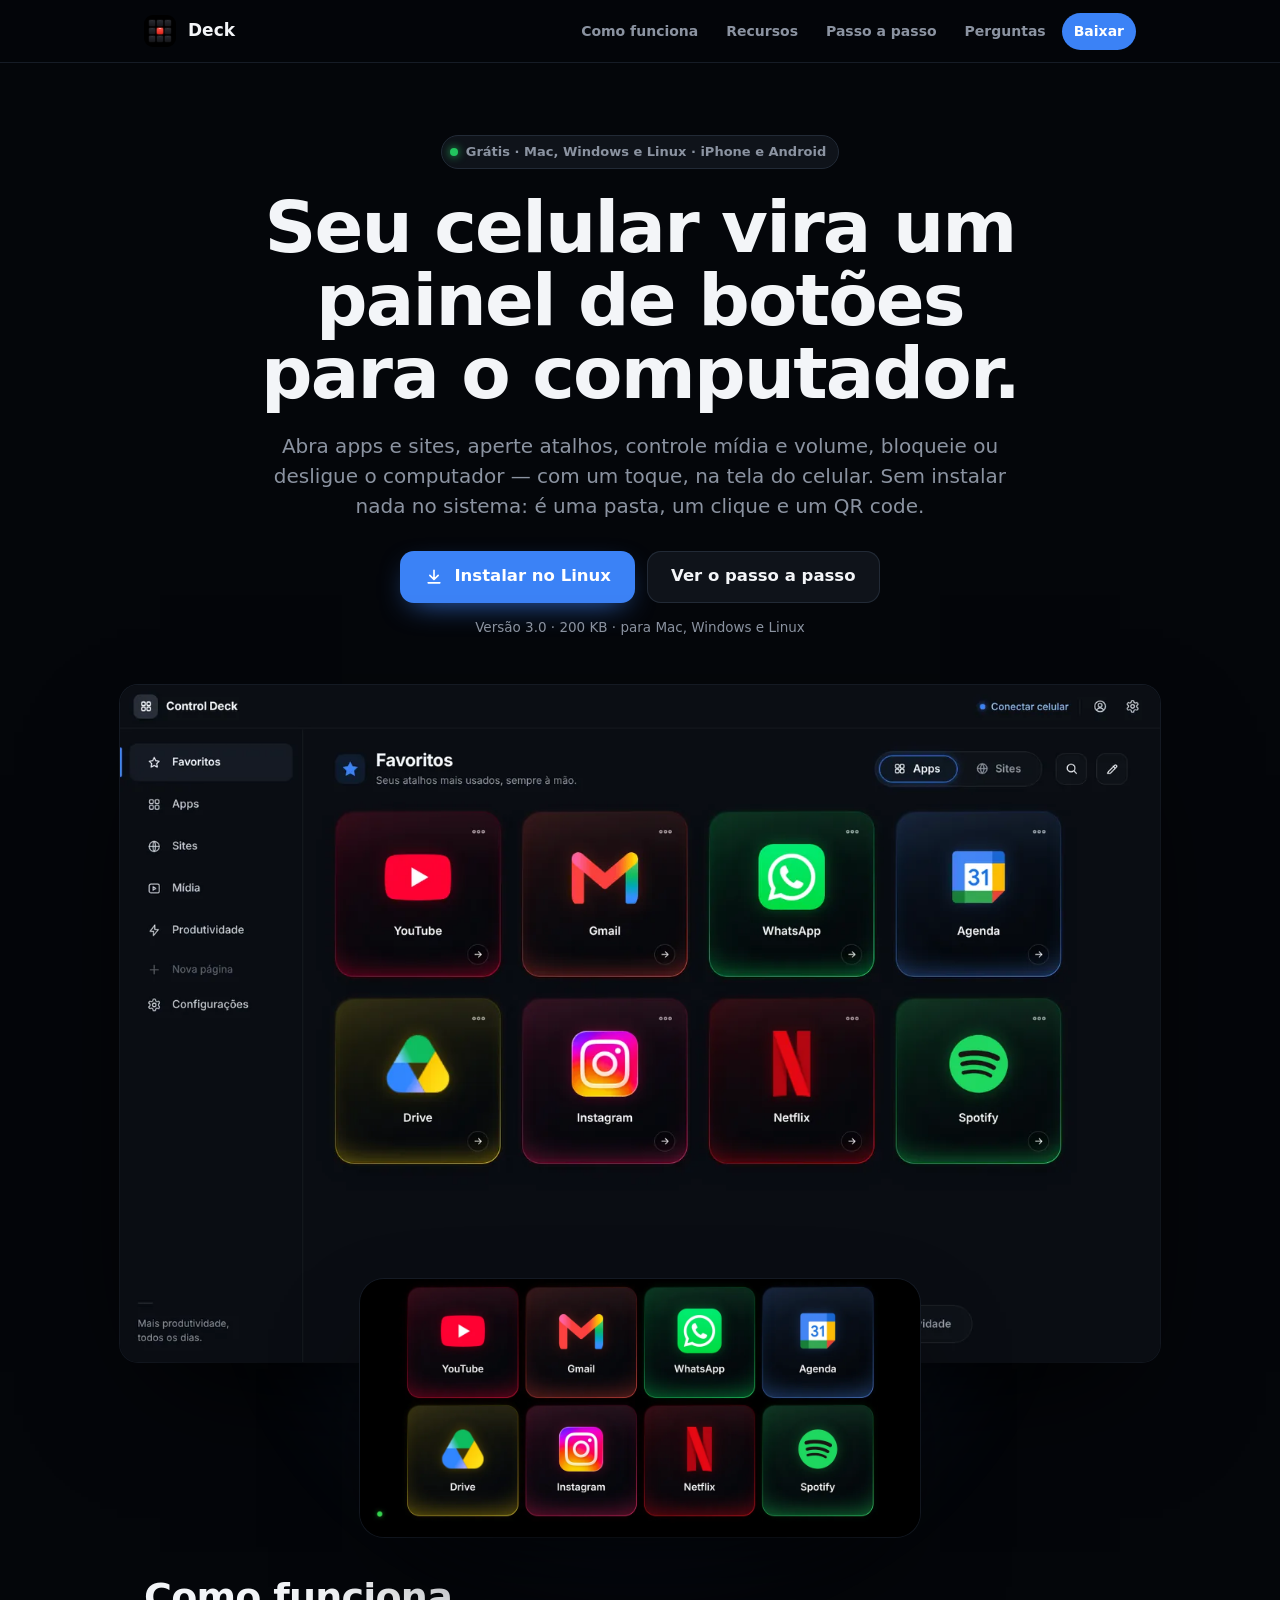
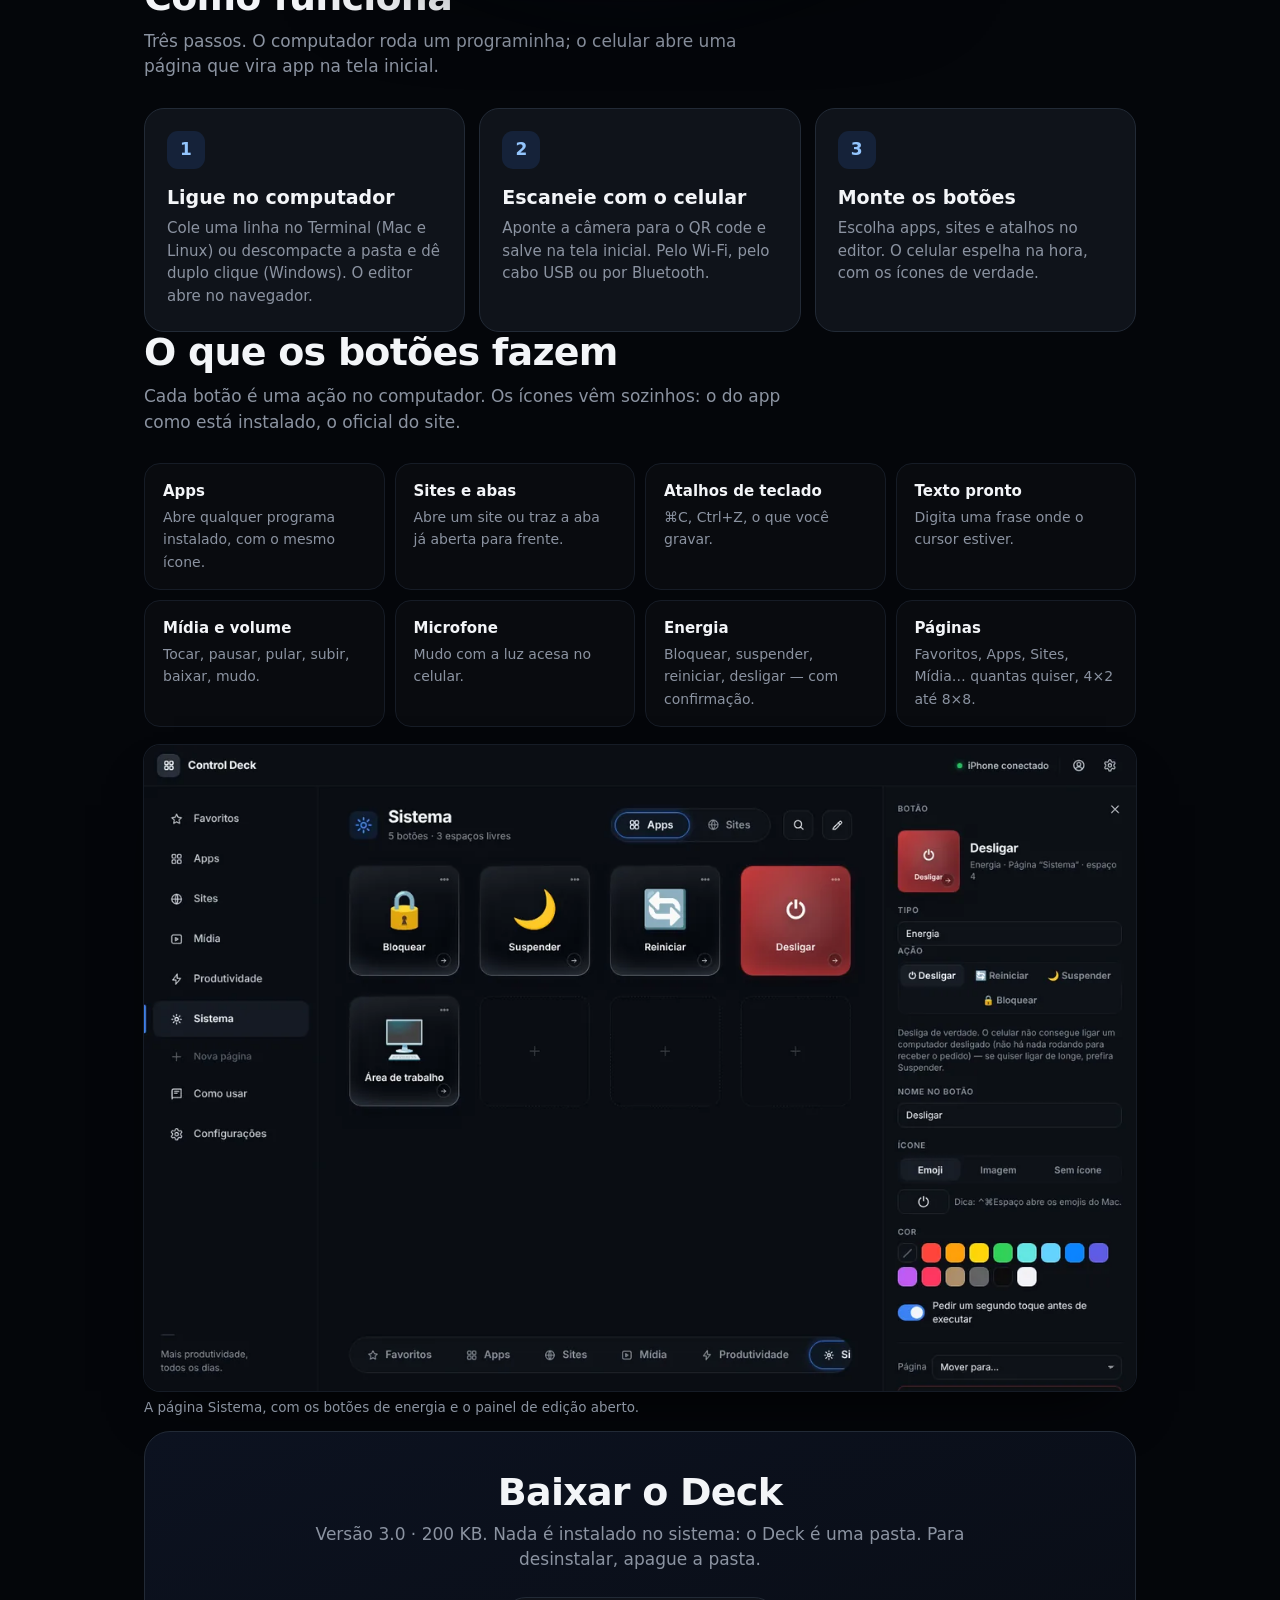
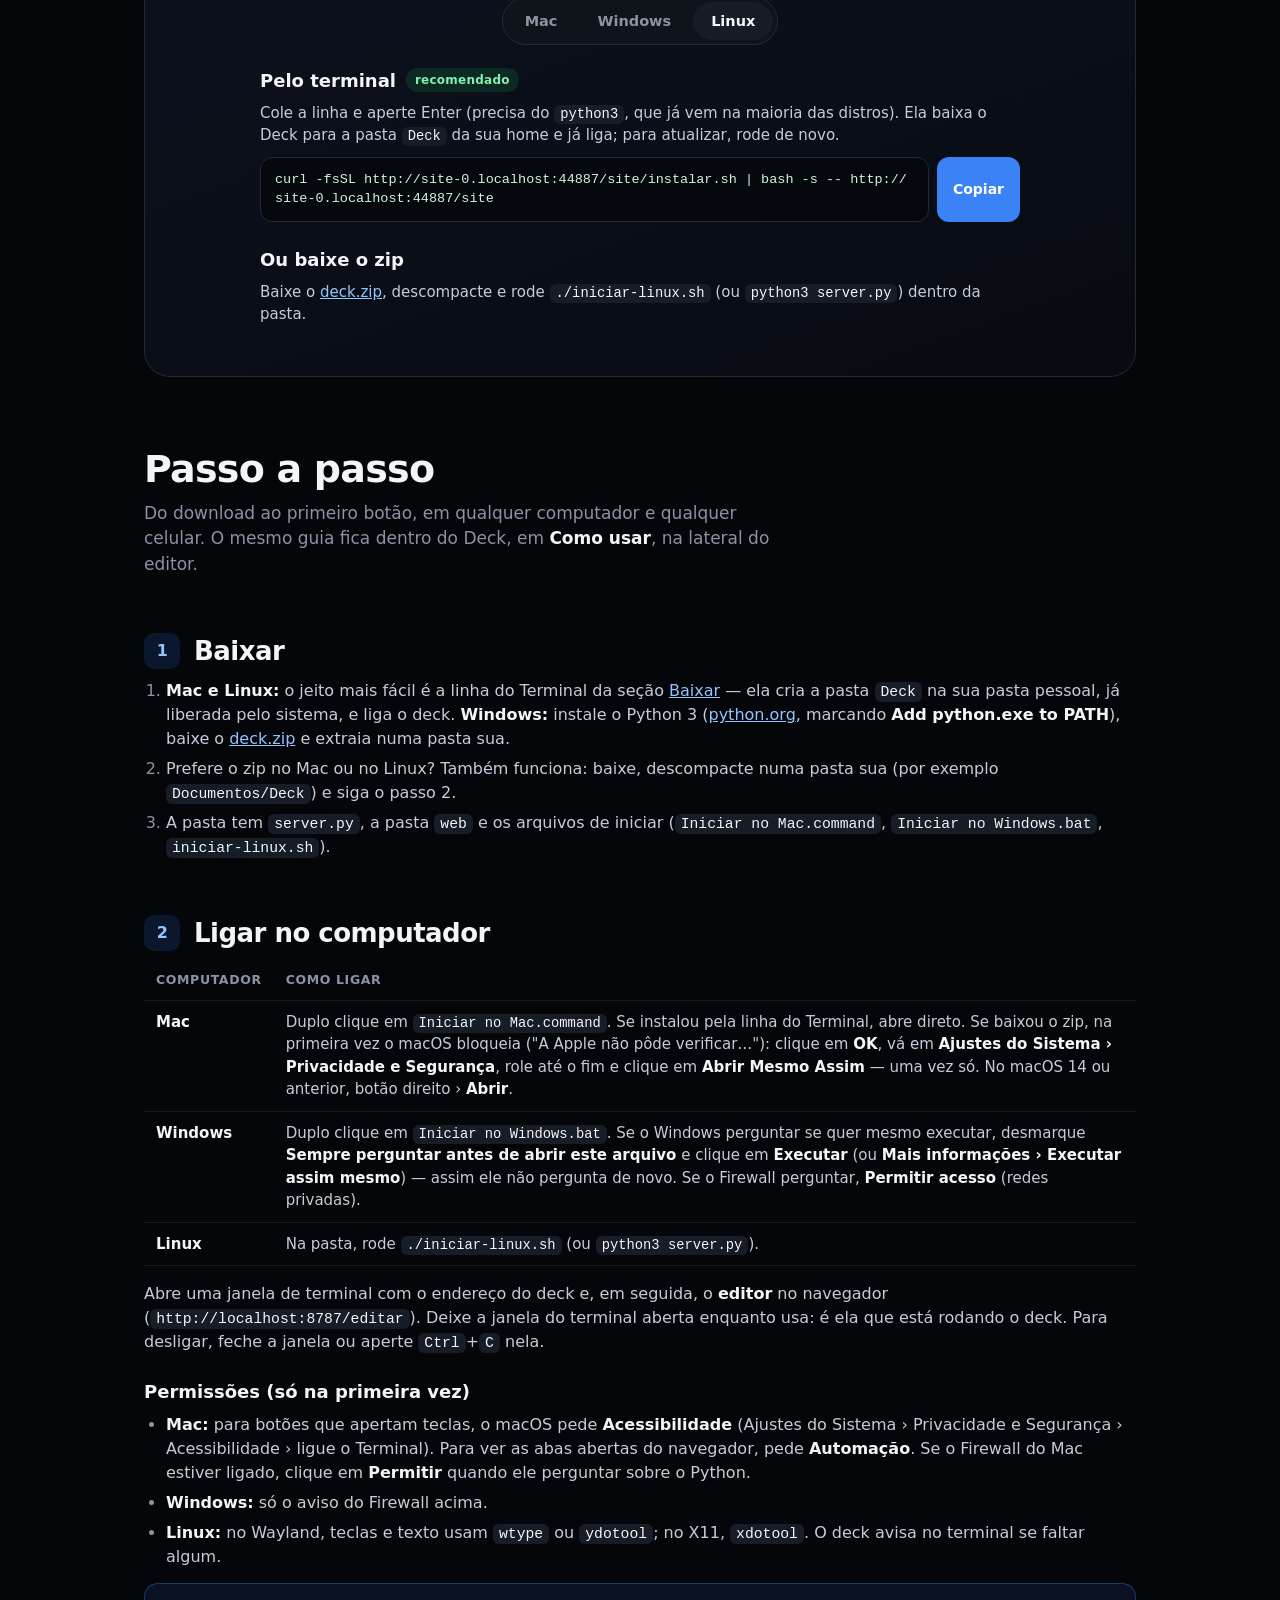
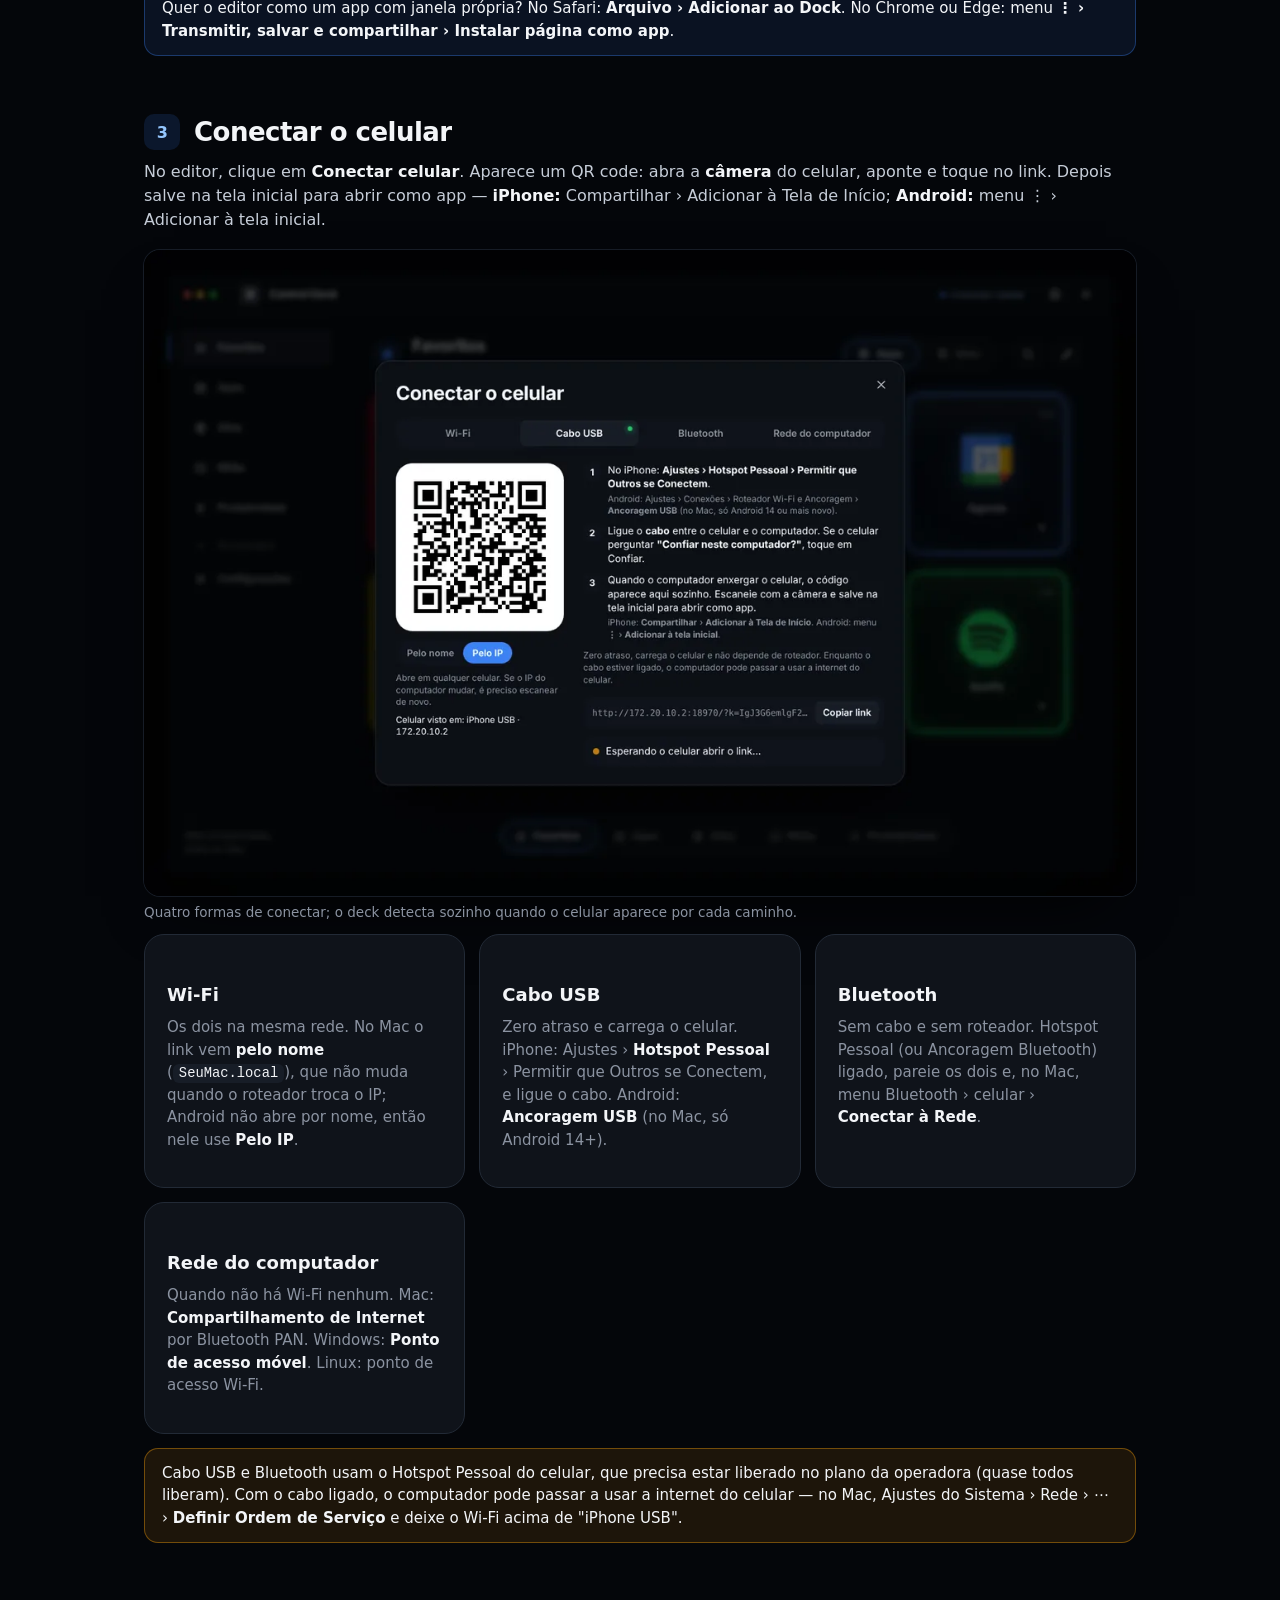
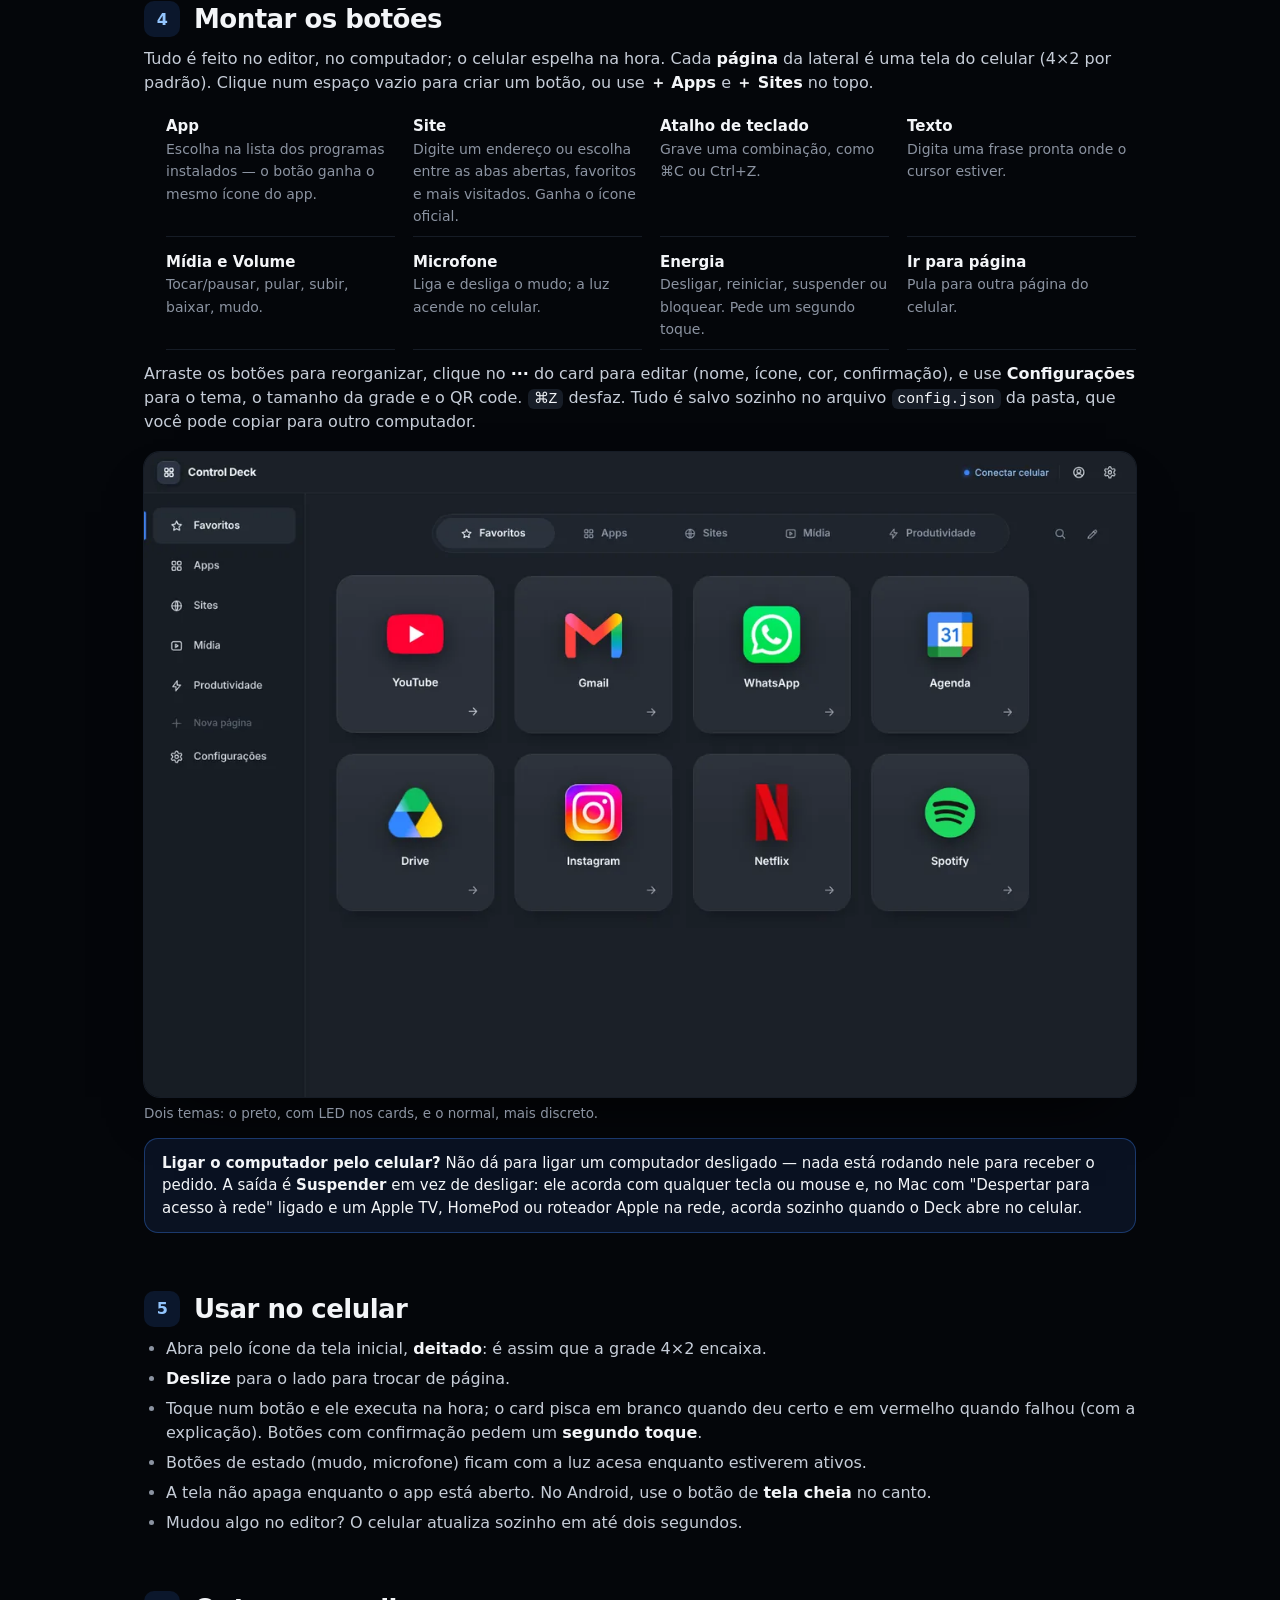
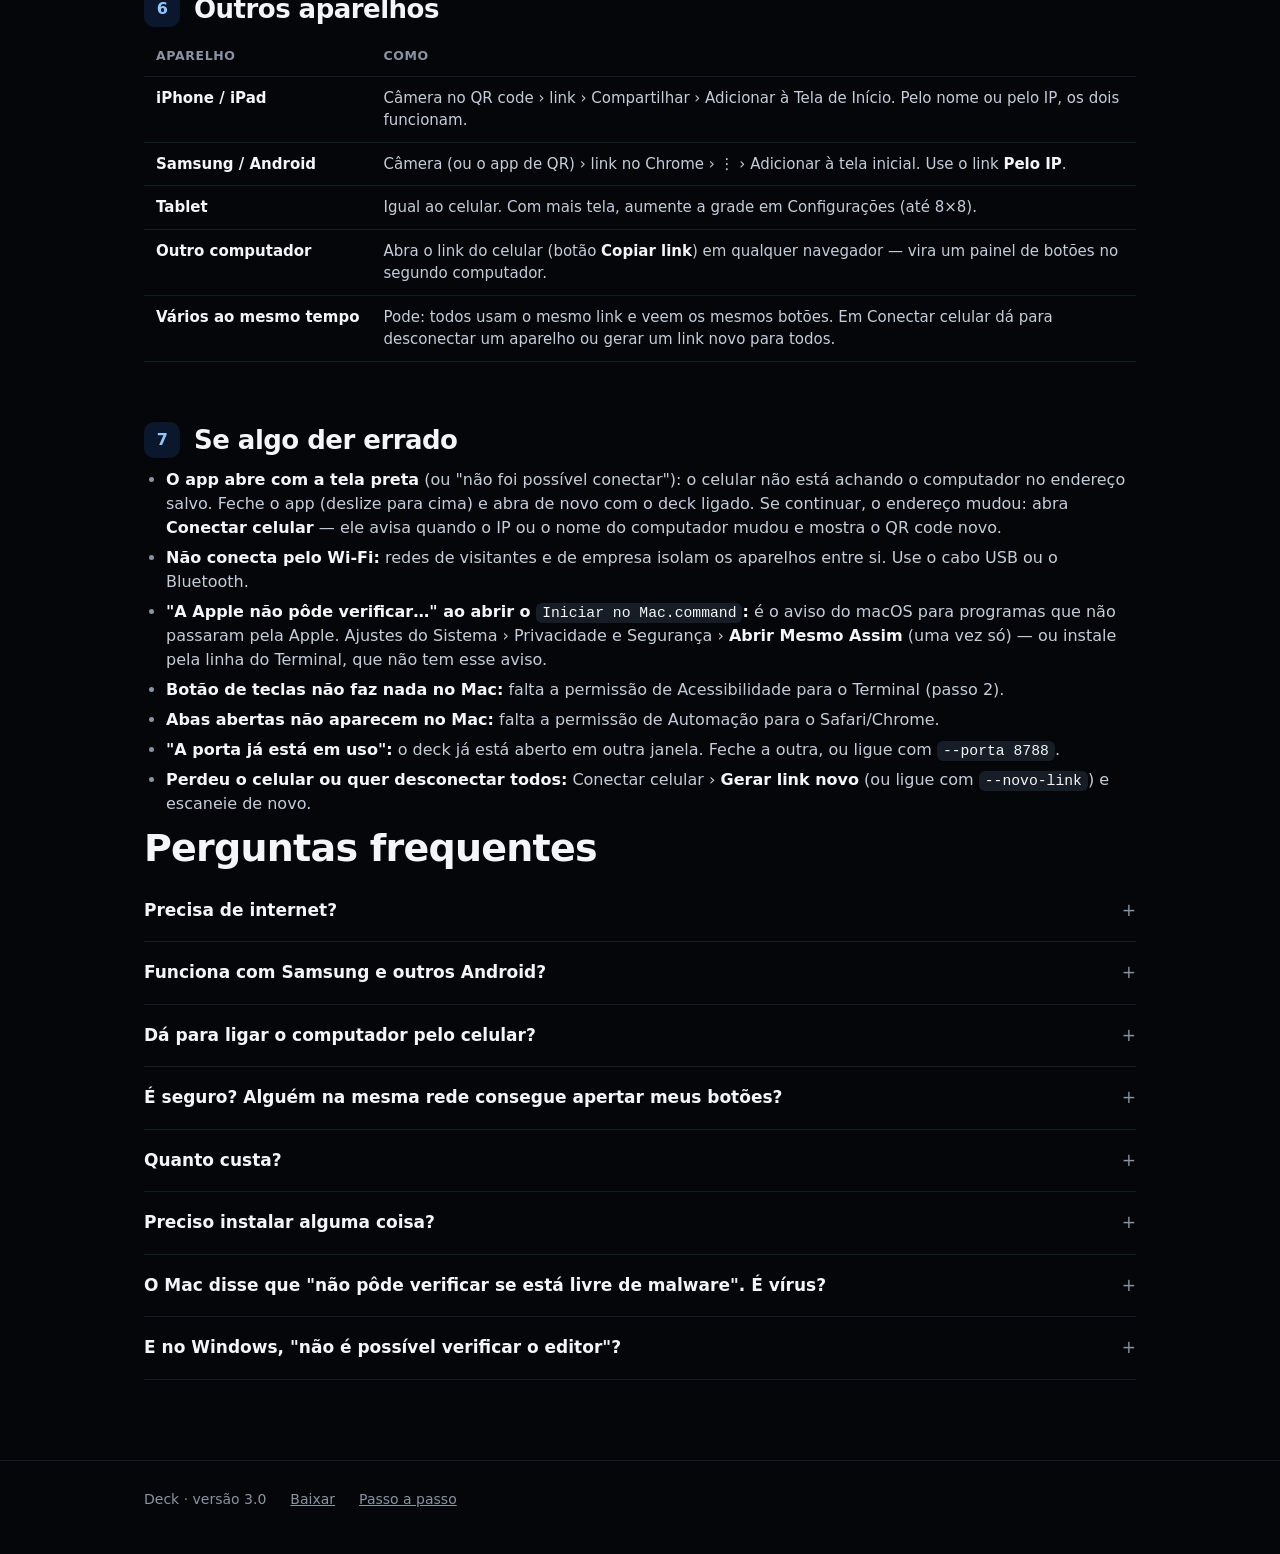
==== site/index.html @ d40260ca "final deploy" ====
<!doctype html>
<html lang="pt-BR">
<head>
<meta charset="utf-8">
<meta name="viewport" content="width=device-width, initial-scale=1">
<title>Deck — seu celular vira um painel de botões para o computador</title>
<meta name="description" content="Deck transforma o iPhone ou Android num painel de botões para Mac, Windows e Linux. Abra apps e sites, aperte atalhos, controle mídia e volume, desligue o computador. Grátis, sem instalar nada no sistema.">
<meta property="og:title" content="Deck — seu celular vira um painel de botões para o computador">
<meta property="og:description" content="Grátis. Mac, Windows e Linux. iPhone, Android e tablets. Baixe, ligue e escaneie o QR code.">
<meta property="og:image" content="img/editor.webp">
<meta property="og:type" content="website">
<meta name="theme-color" content="#04060a">
<link rel="icon" href="favicon.png" sizes="32x32">
<link rel="icon" href="icon-192.png" sizes="192x192">
<link rel="apple-touch-icon" href="icon-192.png">
<style>
  :root {
    --fundo: #04060a;
    --tecla: #0f131a;
    --vidro: #171d27;
    --borda: #222a36;
    --linha: #161c26;
    --papel: #f3f5f8;
    --texto: #c6cdd8;
    --apagado: #8b93a1;
    --azul: #3b82f6;
    --verde: #22c55e;
    --ambar: #f59e0b;
    --vermelho: #ef4444;
    color-scheme: dark;
  }
  * { box-sizing: border-box; }
  html { scroll-behavior: smooth; -webkit-text-size-adjust: 100%; }
  body {
    margin: 0;
    background: var(--fundo);
    color: var(--texto);
    font-family: -apple-system, BlinkMacSystemFont, "SF Pro Text", "Segoe UI", Roboto, "Helvetica Neue", Inter, system-ui, sans-serif;
    font-size: 16px;
    line-height: 1.5;
    -webkit-font-smoothing: antialiased;
  }
  a { color: #93c5fd; }
  img { max-width: 100%; height: auto; display: block; }
  b { color: var(--papel); font-weight: 600; }
  code, kbd { padding: 2px 6px; border-radius: 6px; background: var(--vidro); color: var(--papel); font: 500 .92em ui-monospace, "SF Mono", Consolas, Menlo, monospace; }
  .largura { width: min(1040px, 100%); margin: 0 auto; padding: 0 24px; }

  .topo {
    position: sticky;
    top: 0;
    z-index: 5;
    border-bottom: 1px solid var(--linha);
    background: rgba(4, 6, 10, .84);
    -webkit-backdrop-filter: blur(12px);
    backdrop-filter: blur(12px);
  }
  .topo .largura { display: flex; align-items: center; gap: 12px; height: 62px; }
  .topo img { width: 32px; height: 32px; border-radius: 9px; }
  .topo b { font-size: 17px; }
  .topo nav { display: flex; gap: 4px; margin-left: auto; }
  .topo nav a { padding: 8px 12px; border-radius: 999px; color: var(--apagado); font-size: 14px; font-weight: 600; text-decoration: none; white-space: nowrap; }
  .topo nav a:hover { background: var(--vidro); color: var(--papel); }
  .topo nav a.cta { background: var(--azul); color: #fff; }

  .heroi { padding: 72px 0 40px; text-align: center; }
  .selo { display: inline-flex; align-items: center; gap: 8px; padding: 6px 12px 6px 8px; border: 1px solid var(--borda); border-radius: 999px; background: var(--tecla); color: var(--apagado); font-size: 13px; font-weight: 600; }
  .selo i { width: 8px; height: 8px; border-radius: 50%; background: var(--verde); box-shadow: 0 0 8px var(--verde); }
  h1 { margin: 22px auto 0; max-width: 16ch; font-size: clamp(38px, 6.4vw, 72px); font-weight: 700; letter-spacing: -0.025em; line-height: 1.02; color: var(--papel); }
  .lead { margin: 20px auto 0; max-width: 58ch; color: var(--apagado); font-size: clamp(17px, 2vw, 20px); }
  .acoes { display: flex; flex-wrap: wrap; justify-content: center; gap: 12px; margin-top: 30px; }
  .botao {
    display: inline-flex;
    align-items: center;
    gap: 10px;
    height: 52px;
    padding: 0 24px;
    border-radius: 14px;
    background: var(--azul);
    color: #fff;
    font-size: 16.5px;
    font-weight: 700;
    text-decoration: none;
    box-shadow: 0 10px 30px -12px rgba(59, 130, 246, .9);
    transition: transform .15s, background-color .15s;
  }
  .botao:hover { background: #2f6fe0; transform: translateY(-1px); }
  .botao.fraco { background: var(--tecla); color: var(--papel); box-shadow: inset 0 0 0 1px var(--borda); }
  .botao.fraco:hover { background: var(--vidro); }
  .botao svg { width: 20px; height: 20px; fill: none; stroke: currentColor; stroke-width: 2; stroke-linecap: round; stroke-linejoin: round; }
  .miudo { margin: 14px 0 0; color: var(--apagado); font-size: 13.5px; }
  .so-celular { margin: 28px auto 0; max-width: 520px; padding: 20px 20px 16px; border: 1px solid var(--borda); border-radius: 20px; background: var(--tecla); text-align: left; }
  .so-celular p { margin: 0 0 12px; font-size: 15px; }
  .so-celular .acoes { justify-content: flex-start; margin-top: 4px; }
  .so-celular .botao { height: 46px; padding: 0 18px; font-size: 15px; }
  .so-celular .miudo { margin-top: 12px; }
  .so-celular .miudo a { color: var(--apagado); }
  .vitrine { position: relative; margin-top: 48px; }
  .vitrine::before { content: ""; position: absolute; inset: 20% 10% -10%; background: radial-gradient(ellipse at center, rgba(59, 130, 246, .22), rgba(59, 130, 246, 0) 70%); filter: blur(30px); pointer-events: none; }
  .vitrine img { position: relative; margin: 0 auto; border-radius: 18px; box-shadow: 0 50px 120px -40px rgba(0, 0, 0, .95), 0 0 0 1px var(--linha); }
  .vitrine .celular { width: min(560px, 82%); margin: -8% auto 0; border-radius: 24px; }

  section { padding: 72px 0 0; scroll-margin-top: 70px; }
  h2 { margin: 0 0 10px; font-size: clamp(28px, 4vw, 38px); font-weight: 700; letter-spacing: -0.02em; line-height: 1.1; color: var(--papel); }
  .sub { margin: 0 0 28px; max-width: 60ch; color: var(--apagado); font-size: 17px; }
  .tres { display: grid; grid-template-columns: repeat(auto-fit, minmax(240px, 1fr)); gap: 14px; }
  .cartao { padding: 22px 22px 24px; border: 1px solid var(--borda); border-radius: 20px; background: var(--tecla); }
  .cartao .n { display: grid; place-items: center; width: 38px; height: 38px; margin-bottom: 14px; border-radius: 11px; background: rgba(59, 130, 246, .14); color: #93c5fd; font-size: 17px; font-weight: 700; }
  .cartao h3 { margin: 0 0 6px; font-size: 19px; font-weight: 700; color: var(--papel); }
  .cartao p { margin: 0; color: var(--apagado); font-size: 15px; }

  .grade-recursos { display: grid; grid-template-columns: repeat(auto-fit, minmax(220px, 1fr)); gap: 10px; }
  .recurso { padding: 16px 18px; border: 1px solid var(--linha); border-radius: 16px; background: rgba(255, 255, 255, .02); font-size: 15px; }
  .recurso b { display: block; margin-bottom: 3px; }
  .recurso span { color: var(--apagado); font-size: 14px; }

  .baixar { padding: 40px; border: 1px solid var(--borda); border-radius: 26px; background: linear-gradient(160deg, #0c1220, #080b11); text-align: center; }
  .baixar h2 { margin-bottom: 8px; }
  .baixar .botao { height: 58px; padding: 0 30px; font-size: 18px; }
  .baixar table { width: 100%; max-width: 760px; margin: 28px auto 0; border-collapse: collapse; text-align: left; font-size: 15px; }
  .baixar th, .baixar td { padding: 11px 12px; border-bottom: 1px solid var(--linha); vertical-align: top; }
  .baixar th { color: var(--apagado); font-size: 12.5px; font-weight: 600; letter-spacing: .05em; text-transform: uppercase; }
  .baixar td:first-child { color: var(--papel); font-weight: 600; white-space: nowrap; }
  .abas-so { display: inline-flex; gap: 4px; margin: 4px 0 22px; padding: 4px; border: 1px solid var(--borda); border-radius: 999px; background: var(--tecla); }
  .abas-so button { height: 38px; padding: 0 18px; border: 0; border-radius: 999px; background: none; color: var(--apagado); font-family: inherit; font-size: 14.5px; font-weight: 600; cursor: pointer; }
  .abas-so button.ativa { background: var(--vidro); color: var(--papel); }
  .painel-so { max-width: 760px; margin: 0 auto; text-align: left; }
  .painel-so h3 { display: flex; flex-wrap: wrap; align-items: center; gap: 10px; margin: 24px 0 8px; font-size: 18px; font-weight: 700; color: var(--papel); }
  .painel-so h3:first-child { margin-top: 0; }
  .painel-so p { margin: 0 0 10px; font-size: 15px; }
  .painel-so ol { margin: 0 0 10px; padding-left: 22px; font-size: 15px; }
  .painel-so li { margin: 6px 0; }
  .painel-so .miudo { margin-top: 0; }
  .tag { padding: 3px 9px; border-radius: 999px; background: rgba(34, 197, 94, .14); color: #86efac; font-size: 12px; font-weight: 600; letter-spacing: .02em; }
  .comando { display: flex; align-items: stretch; gap: 8px; margin: 8px 0 10px; }
  .comando code { flex: 1; min-width: 0; padding: 12px 14px; border: 1px solid var(--borda); border-radius: 12px; background: #05080d; color: #d2f4df; font-size: 13.5px; line-height: 1.45; white-space: pre-wrap; word-break: break-all; -webkit-user-select: all; user-select: all; }
  .comando button { flex: none; padding: 0 16px; border: 0; border-radius: 12px; background: var(--azul); color: #fff; font-family: inherit; font-size: 14px; font-weight: 600; cursor: pointer; }
  .comando button:hover { background: #2f6fe0; }

  .guia h2 { display: flex; align-items: center; gap: 14px; font-size: 26px; }
  .guia h2 .n { display: grid; place-items: center; flex: none; width: 36px; height: 36px; border-radius: 10px; background: rgba(59, 130, 246, .14); color: #93c5fd; font-size: 16px; }
  .guia section { padding: 44px 0 0; }
  .guia h3 { margin: 24px 0 8px; font-size: 18px; font-weight: 700; color: var(--papel); }
  .guia p { margin: 0 0 12px; }
  .guia ol, .guia ul { margin: 0 0 12px; padding-left: 22px; }
  .guia li { margin: 6px 0; }
  .guia li::marker { color: var(--apagado); }
  .guia table { width: 100%; border-collapse: collapse; margin: 10px 0 16px; font-size: 15px; }
  .guia th, .guia td { padding: 10px 12px; border-bottom: 1px solid var(--linha); text-align: left; vertical-align: top; }
  .guia th { color: var(--apagado); font-weight: 600; font-size: 12.5px; letter-spacing: .05em; text-transform: uppercase; }
  .guia td:first-child { color: var(--papel); font-weight: 600; white-space: nowrap; }
  .nota { margin: 14px 0; padding: 14px 18px; border-radius: 14px; background: rgba(59, 130, 246, .1); box-shadow: inset 0 0 0 1px rgba(59, 130, 246, .35); color: var(--papel); font-size: 15px; }
  .nota.aviso { background: rgba(245, 158, 11, .1); box-shadow: inset 0 0 0 1px rgba(245, 158, 11, .4); }
  .figura { margin: 18px 0 6px; border-radius: 16px; overflow: hidden; box-shadow: 0 0 0 1px var(--linha), 0 30px 60px -30px #000; }
  .legenda { margin: 0 0 14px; color: var(--apagado); font-size: 13.5px; }
  .tipos { display: grid; grid-template-columns: repeat(auto-fit, minmax(220px, 1fr)); gap: 6px 18px; margin: 8px 0 16px; padding: 0; list-style: none; }
  .tipos li { margin: 0; padding: 8px 0; border-bottom: 1px solid var(--linha); font-size: 15px; }
  .tipos li b { display: block; }
  .tipos li span { color: var(--apagado); font-size: 14px; }

  .faq details { padding: 4px 0; border-bottom: 1px solid var(--linha); }
  .faq summary { padding: 14px 0; cursor: pointer; color: var(--papel); font-size: 17px; font-weight: 600; list-style: none; display: flex; justify-content: space-between; gap: 16px; }
  .faq summary::-webkit-details-marker { display: none; }
  .faq summary::after { content: "+"; color: var(--apagado); font-weight: 500; }
  .faq details[open] summary::after { content: "–"; }
  .faq details p { margin: 0 0 16px; color: var(--texto); }

  footer { margin-top: 80px; padding: 28px 0 44px; border-top: 1px solid var(--linha); color: var(--apagado); font-size: 14px; }
  footer .largura { display: flex; flex-wrap: wrap; gap: 10px 24px; align-items: center; }
  footer a { color: var(--apagado); }

  @media (max-width: 680px) {
    .topo nav a:not(.cta) { display: none; }
    .heroi { padding-top: 48px; }
    .baixar { padding: 28px 18px; }
    .baixar td:first-child, .guia td:first-child { white-space: normal; }
    .largura { padding: 0 18px; }
  }
</style>
</head>
<body>
<header class="topo">
  <div class="largura">
    <img src="icon-192.png" alt="">
    <b>Deck</b>
    <nav aria-label="Seções">
      <a href="#como-funciona">Como funciona</a>
      <a href="#recursos">Recursos</a>
      <a href="#guia">Passo a passo</a>
      <a href="#faq">Perguntas</a>
      <a href="#baixar" class="cta">Baixar</a>
    </nav>
  </div>
</header>

<main>
  <div class="largura heroi">
    <span class="selo"><i></i>Grátis · Mac, Windows e Linux · iPhone e Android</span>
    <h1>Seu celular vira um painel de botões para o computador.</h1>
    <p class="lead">Abra apps e sites, aperte atalhos, controle mídia e volume, bloqueie ou desligue o computador — com um toque, na tela do celular. Sem instalar nada no sistema: é uma pasta, um clique e um QR code.</p>
    <div class="acoes" id="acoes-pc">
      <a class="botao" id="baixar-heroi" href="#baixar"><svg viewBox="0 0 24 24"><path d="M12 4v11M7 10l5 5 5-5M5 19h14"/></svg>Baixar o Deck</a>
      <a class="botao fraco" href="#guia">Ver o passo a passo</a>
    </div>
    <p class="miudo" id="miudo-pc">Versão 3.0 · 200 KB · para Mac, Windows e Linux</p>
    <div class="so-celular" id="so-celular" hidden>
      <p><b>No celular não tem o que baixar.</b> O Deck roda no computador; o celular só escaneia o QR code que aparece lá e vira app na tela inicial.</p>
      <p>Abra esta página no computador para baixar — ou mande o link para você mesmo:</p>
      <div class="acoes">
        <button class="botao" type="button" id="copiar-link"><svg viewBox="0 0 24 24"><rect x="9" y="9" width="11" height="11" rx="2"/><path d="M5 15V6a2 2 0 0 1 2-2h9"/></svg>Copiar o link</button>
        <a class="botao fraco" id="whats-link" href="#" target="_blank" rel="noopener">Mandar pelo WhatsApp</a>
      </div>
      <p class="miudo"><a href="#guia">Ver o passo a passo</a> · <a href="deck.zip" download="deck.zip">baixar mesmo assim</a></p>
    </div>
    <div class="vitrine">
      <img src="img/editor.webp" alt="Editor do Deck no computador, com oito botões: YouTube, Gmail, WhatsApp, Agenda, Drive, Instagram, Netflix e Spotify" width="1400" height="911">
      <img class="celular" src="img/celular.webp" alt="Os mesmos oito botões na tela do celular, deitado" width="1400" height="646">
    </div>
  </div>

  <section id="como-funciona" class="largura">
    <h2>Como funciona</h2>
    <p class="sub">Três passos. O computador roda um programinha; o celular abre uma página que vira app na tela inicial.</p>
    <div class="tres">
      <div class="cartao"><div class="n">1</div><h3>Ligue no computador</h3><p>Cole uma linha no Terminal (Mac e Linux) ou descompacte a pasta e dê duplo clique (Windows). O editor abre no navegador.</p></div>
      <div class="cartao"><div class="n">2</div><h3>Escaneie com o celular</h3><p>Aponte a câmera para o QR code e salve na tela inicial. Pelo Wi-Fi, pelo cabo USB ou por Bluetooth.</p></div>
      <div class="cartao"><div class="n">3</div><h3>Monte os botões</h3><p>Escolha apps, sites e atalhos no editor. O celular espelha na hora, com os ícones de verdade.</p></div>
    </div>
  </section>

  <section id="recursos" class="largura">
    <h2>O que os botões fazem</h2>
    <p class="sub">Cada botão é uma ação no computador. Os ícones vêm sozinhos: o do app como está instalado, o oficial do site.</p>
    <div class="grade-recursos">
      <div class="recurso"><b>Apps</b><span>Abre qualquer programa instalado, com o mesmo ícone.</span></div>
      <div class="recurso"><b>Sites e abas</b><span>Abre um site ou traz a aba já aberta para frente.</span></div>
      <div class="recurso"><b>Atalhos de teclado</b><span>⌘C, Ctrl+Z, o que você gravar.</span></div>
      <div class="recurso"><b>Texto pronto</b><span>Digita uma frase onde o cursor estiver.</span></div>
      <div class="recurso"><b>Mídia e volume</b><span>Tocar, pausar, pular, subir, baixar, mudo.</span></div>
      <div class="recurso"><b>Microfone</b><span>Mudo com a luz acesa no celular.</span></div>
      <div class="recurso"><b>Energia</b><span>Bloquear, suspender, reiniciar, desligar — com confirmação.</span></div>
      <div class="recurso"><b>Páginas</b><span>Favoritos, Apps, Sites, Mídia… quantas quiser, 4×2 até 8×8.</span></div>
    </div>
    <div class="figura"><img src="img/energia.webp" alt="Editor com a página Sistema e o painel do botão Desligar" width="1200" height="781" loading="lazy"></div>
    <p class="legenda">A página Sistema, com os botões de energia e o painel de edição aberto.</p>
  </section>

  <section id="baixar" class="largura">
    <div class="baixar">
      <h2>Baixar o Deck</h2>
      <p class="sub" style="margin: 0 auto 20px; text-align: center">Versão 3.0 · 200 KB. Nada é instalado no sistema: o Deck é uma pasta. Para desinstalar, apague a pasta.</p>
      <div class="abas-so" role="tablist" aria-label="Sistema do computador">
        <button type="button" data-so="mac" class="ativa">Mac</button>
        <button type="button" data-so="windows">Windows</button>
        <button type="button" data-so="linux">Linux</button>
      </div>
      <div class="painel-so" id="so-mac">
        <h3>Pelo Terminal <span class="tag">recomendado · sem aviso de segurança</span></h3>
        <p>Abra o <b>Terminal</b> (<kbd>⌘</kbd> + <kbd>espaço</kbd>, digite <i>Terminal</i>), cole a linha abaixo e aperte Enter. Ela baixa o Deck para a pasta <code>Deck</code> da sua pasta pessoal e já liga.</p>
        <div class="comando"><code data-cmd="mac"></code><button type="button">Copiar</button></div>
        <p class="miudo">Da próxima vez, é só dar duplo clique em <code>Iniciar no Mac.command</code> dentro da pasta. Se o Mac pedir as "ferramentas de linha de comando", aceite e rode a linha de novo. Para atualizar o Deck, rode a mesma linha: seus botões ficam.</p>
        <h3>Ou baixe o zip</h3>
        <p>Baixe o <a href="deck.zip" download="deck.zip">deck.zip</a>, descompacte e dê duplo clique em <code>Iniciar no Mac.command</code>. Na primeira vez o macOS bloqueia ("A Apple não pôde verificar…"): clique em <b>OK</b>, abra <b>Ajustes do Sistema › Privacidade e Segurança</b>, role até o fim e clique em <b>Abrir Mesmo Assim</b>. É uma vez só. No macOS 14 ou anterior, basta botão direito › <b>Abrir</b>.</p>
      </div>
      <div class="painel-so" id="so-windows" hidden>
        <h3>Pelo zip</h3>
        <ol>
          <li>Instale o <b>Python 3</b> pelo <a href="https://www.python.org/downloads/" target="_blank" rel="noopener">python.org</a> — no instalador, marque <b>Add python.exe to PATH</b>.</li>
          <li>Baixe o <a href="deck.zip" download="deck.zip">deck.zip</a>, clique nele com o botão direito › <b>Extrair tudo</b>.</li>
          <li>Dê duplo clique em <code>Iniciar no Windows.bat</code>. Se o Windows perguntar se quer mesmo executar, desmarque <b>Sempre perguntar antes de abrir este arquivo</b> e clique em <b>Executar</b> (ou <b>Mais informações › Executar assim mesmo</b>) — assim ele não pergunta de novo. Se o Firewall perguntar, <b>Permitir acesso</b>.</li>
        </ol>
        <h3>Ou pelo PowerShell</h3>
        <p>Com o Python instalado, abra o <b>Terminal</b> (botão direito no menu Iniciar › Terminal), cole a linha e aperte Enter. Ela baixa o Deck para a pasta <code>Deck</code> da sua pasta de usuário e já liga; para atualizar, rode de novo.</p>
        <div class="comando"><code data-cmd="windows"></code><button type="button">Copiar</button></div>
      </div>
      <div class="painel-so" id="so-linux" hidden>
        <h3>Pelo terminal <span class="tag">recomendado</span></h3>
        <p>Cole a linha e aperte Enter (precisa do <code>python3</code>, que já vem na maioria das distros). Ela baixa o Deck para a pasta <code>Deck</code> da sua home e já liga; para atualizar, rode de novo.</p>
        <div class="comando"><code data-cmd="linux"></code><button type="button">Copiar</button></div>
        <h3>Ou baixe o zip</h3>
        <p>Baixe o <a href="deck.zip" download="deck.zip">deck.zip</a>, descompacte e rode <code>./iniciar-linux.sh</code> (ou <code>python3 server.py</code>) dentro da pasta.</p>
      </div>
    </div>
  </section>

  <div id="guia" class="guia largura">
    <section style="padding-top: 72px">
      <h2 style="font-size: clamp(28px, 4vw, 38px)">Passo a passo</h2>
      <p class="sub">Do download ao primeiro botão, em qualquer computador e qualquer celular. O mesmo guia fica dentro do Deck, em <b>Como usar</b>, na lateral do editor.</p>
    </section>

    <section id="g-baixar">
      <h2><span class="n">1</span>Baixar</h2>
      <ol>
        <li><b>Mac e Linux:</b> o jeito mais fácil é a linha do Terminal da seção <a href="#baixar">Baixar</a> — ela cria a pasta <code>Deck</code> na sua pasta pessoal, já liberada pelo sistema, e liga o deck. <b>Windows:</b> instale o Python 3 (<a href="https://www.python.org/downloads/" target="_blank" rel="noopener">python.org</a>, marcando <b>Add python.exe to PATH</b>), baixe o <a href="deck.zip" download="deck.zip">deck.zip</a> e extraia numa pasta sua.</li>
        <li>Prefere o zip no Mac ou no Linux? Também funciona: baixe, descompacte numa pasta sua (por exemplo <code>Documentos/Deck</code>) e siga o passo 2.</li>
        <li>A pasta tem <code>server.py</code>, a pasta <code>web</code> e os arquivos de iniciar (<code>Iniciar no Mac.command</code>, <code>Iniciar no Windows.bat</code>, <code>iniciar-linux.sh</code>).</li>
      </ol>
    </section>

    <section id="g-ligar">
      <h2><span class="n">2</span>Ligar no computador</h2>
      <table>
        <tr><th>Computador</th><th>Como ligar</th></tr>
        <tr><td>Mac</td><td>Duplo clique em <code>Iniciar no Mac.command</code>. Se instalou pela linha do Terminal, abre direto. Se baixou o zip, na primeira vez o macOS bloqueia ("A Apple não pôde verificar…"): clique em <b>OK</b>, vá em <b>Ajustes do Sistema › Privacidade e Segurança</b>, role até o fim e clique em <b>Abrir Mesmo Assim</b> — uma vez só. No macOS 14 ou anterior, botão direito › <b>Abrir</b>.</td></tr>
        <tr><td>Windows</td><td>Duplo clique em <code>Iniciar no Windows.bat</code>. Se o Windows perguntar se quer mesmo executar, desmarque <b>Sempre perguntar antes de abrir este arquivo</b> e clique em <b>Executar</b> (ou <b>Mais informações › Executar assim mesmo</b>) — assim ele não pergunta de novo. Se o Firewall perguntar, <b>Permitir acesso</b> (redes privadas).</td></tr>
        <tr><td>Linux</td><td>Na pasta, rode <code>./iniciar-linux.sh</code> (ou <code>python3 server.py</code>).</td></tr>
      </table>
      <p>Abre uma janela de terminal com o endereço do deck e, em seguida, o <b>editor</b> no navegador (<code>http://localhost:8787/editar</code>). Deixe a janela do terminal aberta enquanto usa: é ela que está rodando o deck. Para desligar, feche a janela ou aperte <kbd>Ctrl</kbd>+<kbd>C</kbd> nela.</p>
      <h3>Permissões (só na primeira vez)</h3>
      <ul>
        <li><b>Mac:</b> para botões que apertam teclas, o macOS pede <b>Acessibilidade</b> (Ajustes do Sistema › Privacidade e Segurança › Acessibilidade › ligue o Terminal). Para ver as abas abertas do navegador, pede <b>Automação</b>. Se o Firewall do Mac estiver ligado, clique em <b>Permitir</b> quando ele perguntar sobre o Python.</li>
        <li><b>Windows:</b> só o aviso do Firewall acima.</li>
        <li><b>Linux:</b> no Wayland, teclas e texto usam <code>wtype</code> ou <code>ydotool</code>; no X11, <code>xdotool</code>. O deck avisa no terminal se faltar algum.</li>
      </ul>
      <div class="nota">Quer o editor como um app com janela própria? No Safari: <b>Arquivo › Adicionar ao Dock</b>. No Chrome ou Edge: menu <b>⋮ › Transmitir, salvar e compartilhar › Instalar página como app</b>.</div>
    </section>

    <section id="g-conectar">
      <h2><span class="n">3</span>Conectar o celular</h2>
      <p>No editor, clique em <b>Conectar celular</b>. Aparece um QR code: abra a <b>câmera</b> do celular, aponte e toque no link. Depois salve na tela inicial para abrir como app — <b>iPhone:</b> Compartilhar › Adicionar à Tela de Início; <b>Android:</b> menu ⋮ › Adicionar à tela inicial.</p>
      <div class="figura"><img src="img/conectar.webp" alt="Janela Conectar celular com as abas Wi-Fi, Cabo USB, Bluetooth e Rede do computador" width="1200" height="781" loading="lazy"></div>
      <p class="legenda">Quatro formas de conectar; o deck detecta sozinho quando o celular aparece por cada caminho.</p>
      <div class="tres">
        <div class="cartao"><h3>Wi-Fi</h3><p>Os dois na mesma rede. No Mac o link vem <b>pelo nome</b> (<code>SeuMac.local</code>), que não muda quando o roteador troca o IP; Android não abre por nome, então nele use <b>Pelo IP</b>.</p></div>
        <div class="cartao"><h3>Cabo USB</h3><p>Zero atraso e carrega o celular. iPhone: Ajustes › <b>Hotspot Pessoal</b> › Permitir que Outros se Conectem, e ligue o cabo. Android: <b>Ancoragem USB</b> (no Mac, só Android 14+).</p></div>
        <div class="cartao"><h3>Bluetooth</h3><p>Sem cabo e sem roteador. Hotspot Pessoal (ou Ancoragem Bluetooth) ligado, pareie os dois e, no Mac, menu Bluetooth › celular › <b>Conectar à Rede</b>.</p></div>
        <div class="cartao"><h3>Rede do computador</h3><p>Quando não há Wi-Fi nenhum. Mac: <b>Compartilhamento de Internet</b> por Bluetooth PAN. Windows: <b>Ponto de acesso móvel</b>. Linux: ponto de acesso Wi-Fi.</p></div>
      </div>
      <div class="nota aviso">Cabo USB e Bluetooth usam o Hotspot Pessoal do celular, que precisa estar liberado no plano da operadora (quase todos liberam). Com o cabo ligado, o computador pode passar a usar a internet do celular — no Mac, Ajustes do Sistema › Rede › ⋯ › <b>Definir Ordem de Serviço</b> e deixe o Wi-Fi acima de "iPhone USB".</div>
    </section>

    <section id="g-botoes">
      <h2><span class="n">4</span>Montar os botões</h2>
      <p>Tudo é feito no editor, no computador; o celular espelha na hora. Cada <b>página</b> da lateral é uma tela do celular (4×2 por padrão). Clique num espaço vazio para criar um botão, ou use <b>＋ Apps</b> e <b>＋ Sites</b> no topo.</p>
      <ul class="tipos">
        <li><b>App</b><span>Escolha na lista dos programas instalados — o botão ganha o mesmo ícone do app.</span></li>
        <li><b>Site</b><span>Digite um endereço ou escolha entre as abas abertas, favoritos e mais visitados. Ganha o ícone oficial.</span></li>
        <li><b>Atalho de teclado</b><span>Grave uma combinação, como ⌘C ou Ctrl+Z.</span></li>
        <li><b>Texto</b><span>Digita uma frase pronta onde o cursor estiver.</span></li>
        <li><b>Mídia e Volume</b><span>Tocar/pausar, pular, subir, baixar, mudo.</span></li>
        <li><b>Microfone</b><span>Liga e desliga o mudo; a luz acende no celular.</span></li>
        <li><b>Energia</b><span>Desligar, reiniciar, suspender ou bloquear. Pede um segundo toque.</span></li>
        <li><b>Ir para página</b><span>Pula para outra página do celular.</span></li>
      </ul>
      <p>Arraste os botões para reorganizar, clique no <b>···</b> do card para editar (nome, ícone, cor, confirmação), e use <b>Configurações</b> para o tema, o tamanho da grade e o QR code. <kbd>⌘Z</kbd> desfaz. Tudo é salvo sozinho no arquivo <code>config.json</code> da pasta, que você pode copiar para outro computador.</p>
      <div class="figura"><img src="img/editor-normal.webp" alt="Editor no tema normal, sem LEDs" width="1200" height="781" loading="lazy"></div>
      <p class="legenda">Dois temas: o preto, com LED nos cards, e o normal, mais discreto.</p>
      <div class="nota"><b>Ligar o computador pelo celular?</b> Não dá para ligar um computador desligado — nada está rodando nele para receber o pedido. A saída é <b>Suspender</b> em vez de desligar: ele acorda com qualquer tecla ou mouse e, no Mac com "Despertar para acesso à rede" ligado e um Apple TV, HomePod ou roteador Apple na rede, acorda sozinho quando o Deck abre no celular.</div>
    </section>

    <section id="g-celular">
      <h2><span class="n">5</span>Usar no celular</h2>
      <ul>
        <li>Abra pelo ícone da tela inicial, <b>deitado</b>: é assim que a grade 4×2 encaixa.</li>
        <li><b>Deslize</b> para o lado para trocar de página.</li>
        <li>Toque num botão e ele executa na hora; o card pisca em branco quando deu certo e em vermelho quando falhou (com a explicação). Botões com confirmação pedem um <b>segundo toque</b>.</li>
        <li>Botões de estado (mudo, microfone) ficam com a luz acesa enquanto estiverem ativos.</li>
        <li>A tela não apaga enquanto o app está aberto. No Android, use o botão de <b>tela cheia</b> no canto.</li>
        <li>Mudou algo no editor? O celular atualiza sozinho em até dois segundos.</li>
      </ul>
    </section>

    <section id="g-aparelhos">
      <h2><span class="n">6</span>Outros aparelhos</h2>
      <table>
        <tr><th>Aparelho</th><th>Como</th></tr>
        <tr><td>iPhone / iPad</td><td>Câmera no QR code › link › Compartilhar › Adicionar à Tela de Início. Pelo nome ou pelo IP, os dois funcionam.</td></tr>
        <tr><td>Samsung / Android</td><td>Câmera (ou o app de QR) › link no Chrome › ⋮ › Adicionar à tela inicial. Use o link <b>Pelo IP</b>.</td></tr>
        <tr><td>Tablet</td><td>Igual ao celular. Com mais tela, aumente a grade em Configurações (até 8×8).</td></tr>
        <tr><td>Outro computador</td><td>Abra o link do celular (botão <b>Copiar link</b>) em qualquer navegador — vira um painel de botões no segundo computador.</td></tr>
        <tr><td>Vários ao mesmo tempo</td><td>Pode: todos usam o mesmo link e veem os mesmos botões. Em Conectar celular dá para desconectar um aparelho ou gerar um link novo para todos.</td></tr>
      </table>
    </section>

    <section id="g-problemas">
      <h2><span class="n">7</span>Se algo der errado</h2>
      <ul>
        <li><b>O app abre com a tela preta</b> (ou "não foi possível conectar"): o celular não está achando o computador no endereço salvo. Feche o app (deslize para cima) e abra de novo com o deck ligado. Se continuar, o endereço mudou: abra <b>Conectar celular</b> — ele avisa quando o IP ou o nome do computador mudou e mostra o QR code novo.</li>
        <li><b>Não conecta pelo Wi-Fi:</b> redes de visitantes e de empresa isolam os aparelhos entre si. Use o cabo USB ou o Bluetooth.</li>
        <li><b>"A Apple não pôde verificar…" ao abrir o <code>Iniciar no Mac.command</code>:</b> é o aviso do macOS para programas que não passaram pela Apple. Ajustes do Sistema › Privacidade e Segurança › <b>Abrir Mesmo Assim</b> (uma vez só) — ou instale pela linha do Terminal, que não tem esse aviso.</li>
        <li><b>Botão de teclas não faz nada no Mac:</b> falta a permissão de Acessibilidade para o Terminal (passo 2).</li>
        <li><b>Abas abertas não aparecem no Mac:</b> falta a permissão de Automação para o Safari/Chrome.</li>
        <li><b>"A porta já está em uso":</b> o deck já está aberto em outra janela. Feche a outra, ou ligue com <code>--porta 8788</code>.</li>
        <li><b>Perdeu o celular ou quer desconectar todos:</b> Conectar celular › <b>Gerar link novo</b> (ou ligue com <code>--novo-link</code>) e escaneie de novo.</li>
      </ul>
    </section>
  </div>

  <section id="faq" class="largura faq">
    <h2>Perguntas frequentes</h2>
    <details><summary>Precisa de internet?</summary><p>Não. O celular e o computador conversam direto, pela rede local (Wi-Fi, cabo ou Bluetooth). Nada passa por servidor nenhum.</p></details>
    <details><summary>Funciona com Samsung e outros Android?</summary><p>Sim — qualquer celular com navegador. No Android use o link "Pelo IP" e o botão de tela cheia. Para cabo USB com Mac, precisa de Android 14 ou mais novo; no Windows e no Linux funciona com qualquer versão.</p></details>
    <details><summary>Dá para ligar o computador pelo celular?</summary><p>Um computador desligado não tem nada rodando para receber o pedido, então não. Use o botão Suspender: o computador acorda com qualquer tecla e, no Mac com um Apple TV ou HomePod na rede, acorda sozinho quando o Deck abre no celular.</p></details>
    <details><summary>É seguro? Alguém na mesma rede consegue apertar meus botões?</summary><p>Só quem tem o link do celular, que carrega uma chave secreta — e mesmo assim só os botões que você criou; o celular nunca manda comandos livres. O editor só abre no próprio computador. Para cortar o acesso de alguém, é só gerar um link novo.</p></details>
    <details><summary>Quanto custa?</summary><p>Nada. Baixe, descompacte e use.</p></details>
    <details><summary>Preciso instalar alguma coisa?</summary><p>No Mac e no Linux, não. No Windows, só o Python (instalador oficial, um clique). O Deck em si é uma pasta: para desinstalar, apague.</p></details>
    <details><summary>O Mac disse que "não pôde verificar se está livre de malware". É vírus?</summary><p>Não — é o aviso padrão do macOS para qualquer programa que não passou pela Apple (assinar exige uma conta de desenvolvedor paga). O Deck é uma pasta de arquivos abertos: dá para ler o <code>server.py</code> inteiro. Para liberar: OK › Ajustes do Sistema › Privacidade e Segurança › <b>Abrir Mesmo Assim</b>, uma vez só. Ou instale pela linha do Terminal, que não mostra o aviso.</p></details>
    <details><summary>E no Windows, "não é possível verificar o editor"?</summary><p>Mesmo motivo: o Windows avisa sobre qualquer arquivo baixado da internet que não tenha assinatura. Clique em <b>Executar</b> (ou <b>Mais informações › Executar assim mesmo</b>). Para ele não perguntar de novo, desmarque <b>Sempre perguntar antes de abrir este arquivo</b> nesse aviso — ou botão direito no <code>Iniciar no Windows.bat</code> › Propriedades › <b>Desbloquear</b>. A linha do PowerShell já faz isso sozinha.</p></details>
  </section>
</main>

<footer>
  <div class="largura">
    <span>Deck · versão 3.0</span>
    <a href="#baixar">Baixar</a>
    <a href="#guia">Passo a passo</a>
  </div>
</footer>
<script>
(function () {
  var ua = navigator.userAgent;
  var celular = /iPhone|iPad|iPod|Android/i.test(ua) || (navigator.maxTouchPoints > 1 && matchMedia('(pointer: coarse)').matches && innerWidth < 900);
  var site = (location.origin + location.pathname.replace(/[^\/]*$/, '')).replace(/\/$/, '');
  var comandos = {
    mac: 'curl -fsSL ' + site + '/instalar.sh | bash -s -- ' + site,
    linux: 'curl -fsSL ' + site + '/instalar.sh | bash -s -- ' + site,
    windows: '$env:DECK="' + site + '"; irm ' + site + '/instalar-windows.ps1 | iex'
  };
  function copiar(botao, texto, rotulo, feito) {
    var alvo = botao.lastChild;
    var pronto = function () { alvo.textContent = feito; setTimeout(function () { alvo.textContent = rotulo; }, 1800); };
    if (navigator.clipboard) navigator.clipboard.writeText(texto).then(pronto, function () { prompt('Copie:', texto); });
    else prompt('Copie:', texto);
  }
  var caixas = document.querySelectorAll('[data-cmd]');
  for (var i = 0; i < caixas.length; i++) {
    caixas[i].textContent = comandos[caixas[i].getAttribute('data-cmd')];
    (function (caixa) {
      caixa.nextElementSibling.addEventListener('click', function () { copiar(this, caixa.textContent, 'Copiar', 'Copiado'); });
    })(caixas[i]);
  }
  var abas = document.querySelectorAll('.abas-so button');
  var paineis = document.querySelectorAll('.painel-so');
  function mostrar(qual) {
    for (var a = 0; a < abas.length; a++) abas[a].classList.toggle('ativa', abas[a].getAttribute('data-so') === qual);
    for (var p = 0; p < paineis.length; p++) paineis[p].hidden = paineis[p].id !== 'so-' + qual;
  }
  for (var b = 0; b < abas.length; b++) {
    abas[b].addEventListener('click', function () { mostrar(this.getAttribute('data-so')); });
  }
  var so = /Windows/.test(ua) ? 'windows' : /Linux|X11|CrOS/.test(ua) && !/Android/.test(ua) ? 'linux' : 'mac';
  mostrar(so);
  if (!celular) {
    var heroi = document.getElementById('baixar-heroi');
    if (so === 'windows') {
      heroi.href = 'deck.zip';
      heroi.setAttribute('download', 'deck.zip');
    } else {
      heroi.lastChild.textContent = so === 'mac' ? 'Instalar no Mac' : 'Instalar no Linux';
    }
    return;
  }
  document.getElementById('acoes-pc').hidden = true;
  document.getElementById('miudo-pc').hidden = true;
  document.getElementById('so-celular').hidden = false;
  var link = location.origin + location.pathname;
  document.getElementById('whats-link').href = 'https://wa.me/?text=' + encodeURIComponent('Baixar o Deck no computador: ' + link);
  document.getElementById('copiar-link').addEventListener('click', function () { copiar(this, link, 'Copiar o link', 'Link copiado'); });
})();
</script>
</body>
</html>
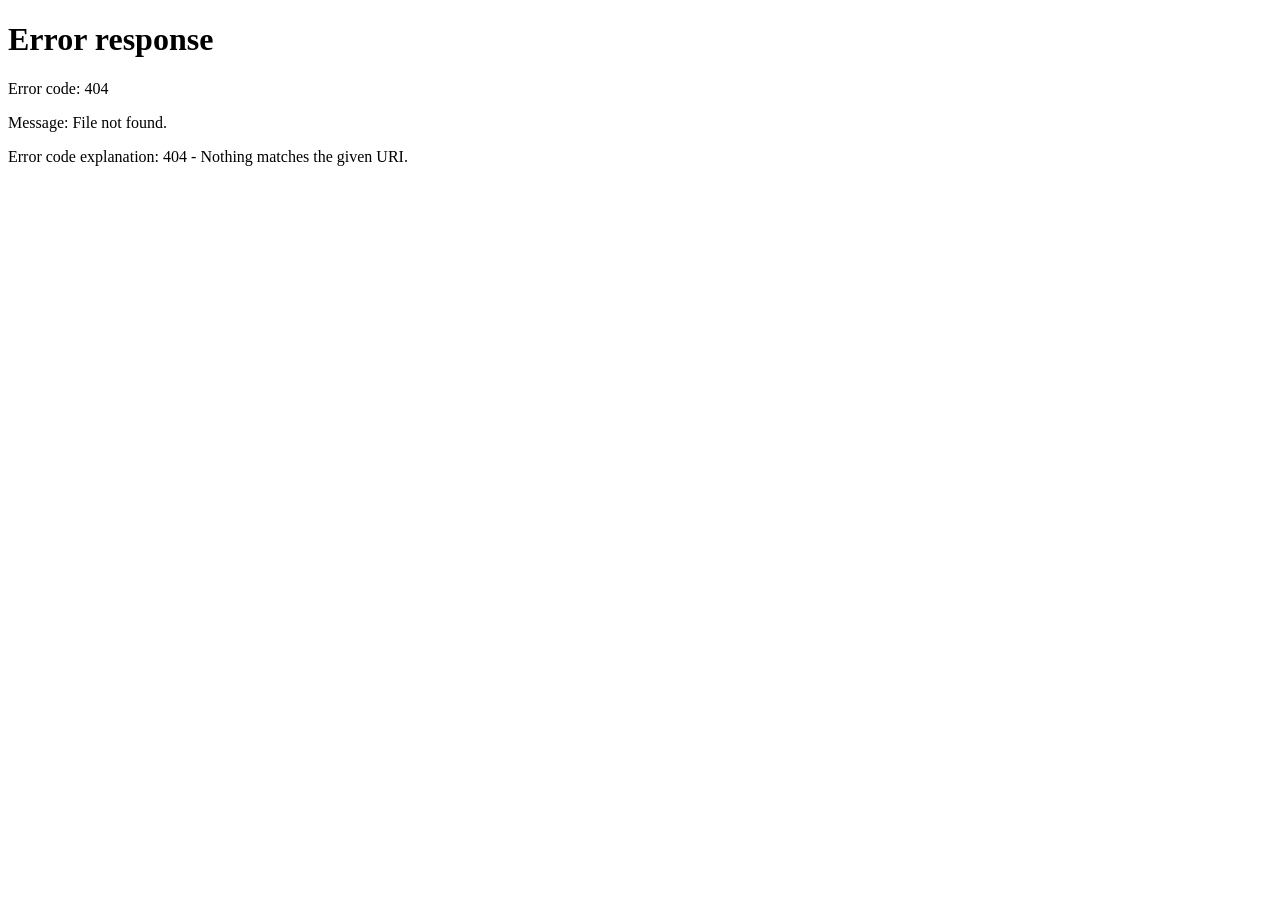
==== commit b8022a89: "upd final" ====
--- a/site/index.html
+++ b/site/index.html
@@ -4,7 +4,7 @@
 <meta charset="utf-8">
 <meta name="viewport" content="width=device-width, initial-scale=1">
 <title>Deck — seu celular vira um painel de botões para o computador</title>
-<meta name="description" content="Deck transforma o iPhone ou Android num painel de botões para Mac, Windows e Linux. Abra apps e sites, aperte atalhos, controle mídia e volume, desligue o computador. Grátis, sem instalar nada no sistema.">
+<meta name="description" content="Deck transforma o iPhone ou Android num painel de botões para Mac, Windows e Linux. Abra apps e sites, aperte atalhos, veja e controle o que está tocando, entre em modo foco, atenda e mute chamadas, desligue o computador. Grátis, sem instalar nada no sistema.">
 <meta property="og:title" content="Deck — seu celular vira um painel de botões para o computador">
 <meta property="og:description" content="Grátis. Mac, Windows e Linux. iPhone, Android e tablets. Baixe, ligue e escaneie o QR code.">
 <meta property="og:image" content="img/editor.webp">
@@ -13,6 +13,9 @@
 <link rel="icon" href="favicon.png" sizes="32x32">
 <link rel="icon" href="icon-192.png" sizes="192x192">
 <link rel="apple-touch-icon" href="icon-192.png">
+<link rel="alternate" hreflang="pt-BR" href="./">
+<link rel="alternate" hreflang="en" href="en">
+<link rel="alternate" hreflang="x-default" href="./">
 <style>
   :root {
     --fundo: #04060a;
@@ -44,7 +47,7 @@
   img { max-width: 100%; height: auto; display: block; }
   b { color: var(--papel); font-weight: 600; }
   code, kbd { padding: 2px 6px; border-radius: 6px; background: var(--vidro); color: var(--papel); font: 500 .92em ui-monospace, "SF Mono", Consolas, Menlo, monospace; }
-  .largura { width: min(1040px, 100%); margin: 0 auto; padding: 0 24px; }
+  .largura { width: min(1040px, 100%); margin: 0 auto; padding-left: 24px; padding-right: 24px; }
 
   .topo {
     position: sticky;
@@ -62,6 +65,7 @@
   .topo nav a { padding: 8px 12px; border-radius: 999px; color: var(--apagado); font-size: 14px; font-weight: 600; text-decoration: none; white-space: nowrap; }
   .topo nav a:hover { background: var(--vidro); color: var(--papel); }
   .topo nav a.cta { background: var(--azul); color: #fff; }
+  .topo nav a#trocar-idioma { display: inline-block !important; padding: 8px 10px; border: 1px solid var(--borda); font-size: 12.5px; letter-spacing: .04em; }
 
   .heroi { padding: 72px 0 40px; text-align: center; }
   .selo { display: inline-flex; align-items: center; gap: 8px; padding: 6px 12px 6px 8px; border: 1px solid var(--borda); border-radius: 999px; background: var(--tecla); color: var(--apagado); font-size: 13px; font-weight: 600; }
@@ -108,6 +112,7 @@
   .cartao .n { display: grid; place-items: center; width: 38px; height: 38px; margin-bottom: 14px; border-radius: 11px; background: rgba(59, 130, 246, .14); color: #93c5fd; font-size: 17px; font-weight: 700; }
   .cartao h3 { margin: 0 0 6px; font-size: 19px; font-weight: 700; color: var(--papel); }
   .cartao p { margin: 0; color: var(--apagado); font-size: 15px; }
+  .cartao .foto { display: block; width: 100%; height: auto; margin: 0 0 18px; border-radius: 14px; box-shadow: 0 0 0 1px var(--linha), 0 18px 40px -24px #000; }
 
   .grade-recursos { display: grid; grid-template-columns: repeat(auto-fit, minmax(220px, 1fr)); gap: 10px; }
   .recurso { padding: 16px 18px; border: 1px solid var(--linha); border-radius: 16px; background: rgba(255, 255, 255, .02); font-size: 15px; }
@@ -174,7 +179,7 @@
     .heroi { padding-top: 48px; }
     .baixar { padding: 28px 18px; }
     .baixar td:first-child, .guia td:first-child { white-space: normal; }
-    .largura { padding: 0 18px; }
+    .largura { padding-left: 18px; padding-right: 18px; }
   }
 </style>
 </head>
@@ -188,6 +193,7 @@
       <a href="#recursos">Recursos</a>
       <a href="#guia">Passo a passo</a>
       <a href="#faq">Perguntas</a>
+      <a href="en" id="trocar-idioma" hreflang="en" lang="en" title="English">EN</a>
       <a href="#baixar" class="cta">Baixar</a>
     </nav>
   </div>
@@ -197,12 +203,12 @@
   <div class="largura heroi">
     <span class="selo"><i></i>Grátis · Mac, Windows e Linux · iPhone e Android</span>
     <h1>Seu celular vira um painel de botões para o computador.</h1>
-    <p class="lead">Abra apps e sites, aperte atalhos, controle mídia e volume, bloqueie ou desligue o computador — com um toque, na tela do celular. Sem instalar nada no sistema: é uma pasta, um clique e um QR code.</p>
+    <p class="lead">Abra apps e sites, aperte atalhos, controle a música que está tocando, entre em modo foco, mute a chamada, bloqueie ou desligue o computador — com um toque, na tela do celular. Sem instalar nada no sistema: é uma pasta, um clique e um QR code.</p>
     <div class="acoes" id="acoes-pc">
       <a class="botao" id="baixar-heroi" href="#baixar"><svg viewBox="0 0 24 24"><path d="M12 4v11M7 10l5 5 5-5M5 19h14"/></svg>Baixar o Deck</a>
       <a class="botao fraco" href="#guia">Ver o passo a passo</a>
     </div>
-    <p class="miudo" id="miudo-pc">Versão 3.0 · 200 KB · para Mac, Windows e Linux</p>
+    <p class="miudo" id="miudo-pc">Versão 3.2 · 270 KB · para Mac, Windows e Linux</p>
     <div class="so-celular" id="so-celular" hidden>
       <p><b>No celular não tem o que baixar.</b> O Deck roda no computador; o celular só escaneia o QR code que aparece lá e vira app na tela inicial.</p>
       <p>Abra esta página no computador para baixar — ou mande o link para você mesmo:</p>
@@ -240,15 +246,29 @@
       <div class="recurso"><b>Microfone</b><span>Mudo com a luz acesa no celular.</span></div>
       <div class="recurso"><b>Energia</b><span>Bloquear, suspender, reiniciar, desligar — com confirmação.</span></div>
       <div class="recurso"><b>Páginas</b><span>Favoritos, Apps, Sites, Mídia… quantas quiser, 4×2 até 8×8.</span></div>
+      <div class="recurso"><b>DJ</b><span>O que está tocando no computador, com capa e controles.</span></div>
+      <div class="recurso"><b>Modos</b><span>Foco, trabalho, estudo: um toque arruma o computador.</span></div>
+      <div class="recurso"><b>Chamadas</b><span>Mudo, câmera e sair no WhatsApp, Zoom, Teams e Meet.</span></div>
+      <div class="recurso"><b>Ligações</b><span>Atenda FaceTime, iPhone e WhatsApp pelo celular (Mac).</span></div>
     </div>
     <div class="figura"><img src="img/energia.webp" alt="Editor com a página Sistema e o painel do botão Desligar" width="1200" height="781" loading="lazy"></div>
     <p class="legenda">A página Sistema, com os botões de energia e o painel de edição aberto.</p>
   </section>
 
+  <section id="dj-modos" class="largura">
+    <h2>DJ, foco e chamadas</h2>
+    <p class="sub">O celular também mostra o que está tocando, segura o seu foco e cuida das chamadas.</p>
+    <div class="tres">
+      <div class="cartao"><img class="foto" src="img/dj.webp" alt="Página DJ no celular: capa, nome da música, tempo, voltar, pausar, pular e volume" width="852" height="393" loading="lazy"><h3>DJ</h3><p>O que está tocando no computador — Spotify, Música, YouTube, qualquer player — com capa ou miniatura do vídeo, tempo e controles. Nas outras páginas, um mini player fica no canto.</p></div>
+      <div class="cartao"><img class="foto" src="img/foco.webp" alt="Cronômetro do modo Foco no celular, com 18:02 restantes e os botões Pausar, +5 min e Encerrar" width="852" height="393" loading="lazy"><h3>Modos</h3><p>Foco, Trabalho, Estudos: um toque liga o Não perturbe, abre e fecha apps, ajusta o volume e põe um cronômetro grande na tela. Outro toque desfaz.</p></div>
+      <div class="cartao"><img class="foto" src="img/chamada.webp" alt="Aviso de ligação chegando no celular, com Recusar e Atender, sobre a página Chamadas" width="852" height="393" loading="lazy"><h3>Chamadas</h3><p>Mudo, câmera e sair no WhatsApp, Zoom, Teams, Meet e outros, sem procurar a janela. No Mac, ligações do FaceTime, do iPhone e do WhatsApp aparecem no celular para atender.</p></div>
+    </div>
+  </section>
+
   <section id="baixar" class="largura">
     <div class="baixar">
       <h2>Baixar o Deck</h2>
-      <p class="sub" style="margin: 0 auto 20px; text-align: center">Versão 3.0 · 200 KB. Nada é instalado no sistema: o Deck é uma pasta. Para desinstalar, apague a pasta.</p>
+      <p class="sub" style="margin: 0 auto 20px; text-align: center">Versão 3.2 · 270 KB. Nada é instalado no sistema: o Deck é uma pasta. Para desinstalar, apague a pasta.</p>
       <div class="abas-so" role="tablist" aria-label="Sistema do computador">
         <button type="button" data-so="mac" class="ativa">Mac</button>
         <button type="button" data-so="windows">Windows</button>
@@ -342,8 +362,10 @@
         <li><b>Microfone</b><span>Liga e desliga o mudo; a luz acende no celular.</span></li>
         <li><b>Energia</b><span>Desligar, reiniciar, suspender ou bloquear. Pede um segundo toque.</span></li>
         <li><b>Ir para página</b><span>Pula para outra página do celular.</span></li>
+        <li><b>Modo</b><span>Liga o Não perturbe, abre e fecha apps, ajusta o volume e mostra um cronômetro.</span></li>
+        <li><b>Chamada</b><span>Atender, recusar, mudo, câmera e encerrar no app da chamada (WhatsApp, Zoom, Teams, Meet…).</span></li>
       </ul>
-      <p>Arraste os botões para reorganizar, clique no <b>···</b> do card para editar (nome, ícone, cor, confirmação), e use <b>Configurações</b> para o tema, o tamanho da grade e o QR code. <kbd>⌘Z</kbd> desfaz. Tudo é salvo sozinho no arquivo <code>config.json</code> da pasta, que você pode copiar para outro computador.</p>
+      <p>Arraste os botões para reorganizar e as <b>páginas</b> na lateral para mudar a ordem delas; o <b>olho</b> ao lado do nome esconde a página do celular sem apagar. Clique no <b>···</b> do card para editar (nome, ícone, cor, confirmação) e use <b>Configurações</b> para o tema, o tamanho da grade, o idioma e o QR code. <kbd>⌘Z</kbd> desfaz. Tudo é salvo sozinho no arquivo <code>config.json</code> da pasta, que você pode copiar para outro computador.</p>
       <div class="figura"><img src="img/editor-normal.webp" alt="Editor no tema normal, sem LEDs" width="1200" height="781" loading="lazy"></div>
       <p class="legenda">Dois temas: o preto, com LED nos cards, e o normal, mais discreto.</p>
       <div class="nota"><b>Ligar o computador pelo celular?</b> Não dá para ligar um computador desligado — nada está rodando nele para receber o pedido. A saída é <b>Suspender</b> em vez de desligar: ele acorda com qualquer tecla ou mouse e, no Mac com "Despertar para acesso à rede" ligado e um Apple TV, HomePod ou roteador Apple na rede, acorda sozinho quando o Deck abre no celular.</div>
@@ -361,8 +383,24 @@
       </ul>
     </section>
 
+    <section id="g-modos">
+      <h2><span class="n">6</span>DJ, modos e chamadas</h2>
+      <ul>
+        <li><b>DJ:</b> a página DJ mostra em tela cheia o que está tocando no computador, com capa, tempo, voltar, tocar/pausar, pular e volume; toque na barra para ir a outro ponto. Vídeos do YouTube aparecem com a miniatura do vídeo, inteira (16:9). Qualquer página vira player no editor (Página › Tipo da página › Player).</li>
+        <li><b>Modos:</b> Foco (25 min), Trabalho, Estudos (50 min), Casa e Pausa vêm prontos. Cada um pode ligar o Não perturbe, abrir apps e sites, fechar o que distrai, ajustar o volume, trocar de página e mostrar um cronômetro. Outro toque desliga.</li>
+        <li><b>Chamadas:</b> o deck traz a janela da chamada para frente e aperta o atalho do próprio app (WhatsApp, Zoom, Teams, Meet, Webex, Discord, Slack). No automático, usa o app de chamada que estiver na frente no computador. Sem chamada aberta, o mudo silencia o microfone do computador. No WhatsApp, o mudo só vale durante a chamada (fora dela, o atalho silencia a conversa aberta).</li>
+      </ul>
+      <table>
+        <tr><th>Não perturbe</th><th>Como funciona</th></tr>
+        <tr><td>Mac</td><td>Pelo app <b>Atalhos</b>: crie uma vez <b>Deck Foco Ligar</b> e <b>Deck Foco Desligar</b>, com a ação <b>Definir Foco</b> › Não Perturbe › Ligado/Desligado.</td></tr>
+        <tr><td>Windows</td><td>Não dá por programa: o modo faz o resto e lembra no celular de ligar em <kbd>Win</kbd>+<kbd>N</kbd>.</td></tr>
+        <tr><td>Linux</td><td>No GNOME, sozinho.</td></tr>
+      </table>
+      <p>No Mac, ligações do FaceTime, do iPhone e do WhatsApp chegam no celular com <b>Atender</b> e <b>Recusar</b> quando o deck tem algum botão de Chamada. O deck lê o aviso da Central de Notificações e a janelinha de ligação do WhatsApp (com a permissão de Acessibilidade) — é experimental e pode falhar se o macOS ou o WhatsApp mudarem esse aviso.</p>
+    </section>
+
     <section id="g-aparelhos">
-      <h2><span class="n">6</span>Outros aparelhos</h2>
+      <h2><span class="n">7</span>Outros aparelhos</h2>
       <table>
         <tr><th>Aparelho</th><th>Como</th></tr>
         <tr><td>iPhone / iPad</td><td>Câmera no QR code › link › Compartilhar › Adicionar à Tela de Início. Pelo nome ou pelo IP, os dois funcionam.</td></tr>
@@ -374,13 +412,15 @@
     </section>
 
     <section id="g-problemas">
-      <h2><span class="n">7</span>Se algo der errado</h2>
+      <h2><span class="n">8</span>Se algo der errado</h2>
       <ul>
         <li><b>O app abre com a tela preta</b> (ou "não foi possível conectar"): o celular não está achando o computador no endereço salvo. Feche o app (deslize para cima) e abra de novo com o deck ligado. Se continuar, o endereço mudou: abra <b>Conectar celular</b> — ele avisa quando o IP ou o nome do computador mudou e mostra o QR code novo.</li>
         <li><b>Não conecta pelo Wi-Fi:</b> redes de visitantes e de empresa isolam os aparelhos entre si. Use o cabo USB ou o Bluetooth.</li>
         <li><b>"A Apple não pôde verificar…" ao abrir o <code>Iniciar no Mac.command</code>:</b> é o aviso do macOS para programas que não passaram pela Apple. Ajustes do Sistema › Privacidade e Segurança › <b>Abrir Mesmo Assim</b> (uma vez só) — ou instale pela linha do Terminal, que não tem esse aviso.</li>
         <li><b>Botão de teclas não faz nada no Mac:</b> falta a permissão de Acessibilidade para o Terminal (passo 2).</li>
         <li><b>Abas abertas não aparecem no Mac:</b> falta a permissão de Automação para o Safari/Chrome.</li>
+        <li><b>O modo não liga o Não perturbe no Mac:</b> confira os atalhos “Deck Foco Ligar” e “Deck Foco Desligar” no app Atalhos (passo 6).</li>
+        <li><b>O DJ não mostra o que toca no navegador (Mac):</b> algumas versões do macOS escondem isso dos programas; Spotify e Música continuam aparecendo, e os botões de tocar, pular e voltar funcionam do mesmo jeito.</li>
         <li><b>"A porta já está em uso":</b> o deck já está aberto em outra janela. Feche a outra, ou ligue com <code>--porta 8788</code>.</li>
         <li><b>Perdeu o celular ou quer desconectar todos:</b> Conectar celular › <b>Gerar link novo</b> (ou ligue com <code>--novo-link</code>) e escaneie de novo.</li>
       </ul>
@@ -393,8 +433,11 @@
     <details><summary>Funciona com Samsung e outros Android?</summary><p>Sim — qualquer celular com navegador. No Android use o link "Pelo IP" e o botão de tela cheia. Para cabo USB com Mac, precisa de Android 14 ou mais novo; no Windows e no Linux funciona com qualquer versão.</p></details>
     <details><summary>Dá para ligar o computador pelo celular?</summary><p>Um computador desligado não tem nada rodando para receber o pedido, então não. Use o botão Suspender: o computador acorda com qualquer tecla e, no Mac com um Apple TV ou HomePod na rede, acorda sozinho quando o Deck abre no celular.</p></details>
     <details><summary>É seguro? Alguém na mesma rede consegue apertar meus botões?</summary><p>Só quem tem o link do celular, que carrega uma chave secreta — e mesmo assim só os botões que você criou; o celular nunca manda comandos livres. O editor só abre no próprio computador. Para cortar o acesso de alguém, é só gerar um link novo.</p></details>
+    <details><summary>Funciona com Spotify, YouTube e Apple Music?</summary><p>Sim. A página DJ mostra o que estiver tocando no computador, em qualquer app ou aba do navegador, com capa (no YouTube, a miniatura do vídeo) e controles. No Mac, ela usa o mesmo "Tocando agora" da Central de Controle; no Windows, os controles de mídia do sistema; no Linux, o <code>playerctl</code>.</p></details>
+    <details><summary>Dá para atender ligação e mutar a reunião pelo celular?</summary><p>Dá. Os botões de Chamada mutam, ligam a câmera e saem do WhatsApp, Zoom, Teams, Meet, Webex, Discord e Slack. No Mac, ligações do FaceTime, do iPhone e do WhatsApp aparecem no celular com Atender e Recusar (experimental).</p></details>
     <details><summary>Quanto custa?</summary><p>Nada. Baixe, descompacte e use.</p></details>
     <details><summary>Preciso instalar alguma coisa?</summary><p>No Mac e no Linux, não. No Windows, só o Python (instalador oficial, um clique). O Deck em si é uma pasta: para desinstalar, apague.</p></details>
+    <details><summary>Tem em inglês?</summary><p>Tem. O editor, o celular e o guia seguem o idioma do computador (português ou inglês), e dá para trocar em <b>Configurações › Idioma</b>. Este site também tem versão em inglês: <a href="en" hreflang="en" lang="en">English</a>.</p></details>
     <details><summary>O Mac disse que "não pôde verificar se está livre de malware". É vírus?</summary><p>Não — é o aviso padrão do macOS para qualquer programa que não passou pela Apple (assinar exige uma conta de desenvolvedor paga). O Deck é uma pasta de arquivos abertos: dá para ler o <code>server.py</code> inteiro. Para liberar: OK › Ajustes do Sistema › Privacidade e Segurança › <b>Abrir Mesmo Assim</b>, uma vez só. Ou instale pela linha do Terminal, que não mostra o aviso.</p></details>
     <details><summary>E no Windows, "não é possível verificar o editor"?</summary><p>Mesmo motivo: o Windows avisa sobre qualquer arquivo baixado da internet que não tenha assinatura. Clique em <b>Executar</b> (ou <b>Mais informações › Executar assim mesmo</b>). Para ele não perguntar de novo, desmarque <b>Sempre perguntar antes de abrir este arquivo</b> nesse aviso — ou botão direito no <code>Iniciar no Windows.bat</code> › Propriedades › <b>Desbloquear</b>. A linha do PowerShell já faz isso sozinha.</p></details>
   </section>
@@ -402,13 +445,21 @@
 
 <footer>
   <div class="largura">
-    <span>Deck · versão 3.0</span>
+    <span>Deck · versão 3.2</span>
     <a href="#baixar">Baixar</a>
     <a href="#guia">Passo a passo</a>
+    <a href="en" hreflang="en" lang="en">English</a>
   </div>
 </footer>
 <script>
 (function () {
+  var escolha = null;
+  try { escolha = localStorage.getItem('deck.idioma'); } catch (e) { escolha = null; }
+  if (escolha === 'en' || (!escolha && !/^pt/i.test(navigator.language || ''))) { location.replace('en' + location.hash); return; }
+  var paraEn = document.querySelectorAll('a[hreflang="en"]');
+  for (var k = 0; k < paraEn.length; k++) {
+    paraEn[k].addEventListener('click', function () { try { localStorage.setItem('deck.idioma', 'en'); } catch (e) { return; } });
+  }
   var ua = navigator.userAgent;
   var celular = /iPhone|iPad|iPod|Android/i.test(ua) || (navigator.maxTouchPoints > 1 && matchMedia('(pointer: coarse)').matches && innerWidth < 900);
   var site = (location.origin + location.pathname.replace(/[^\/]*$/, '')).replace(/\/$/, '');
